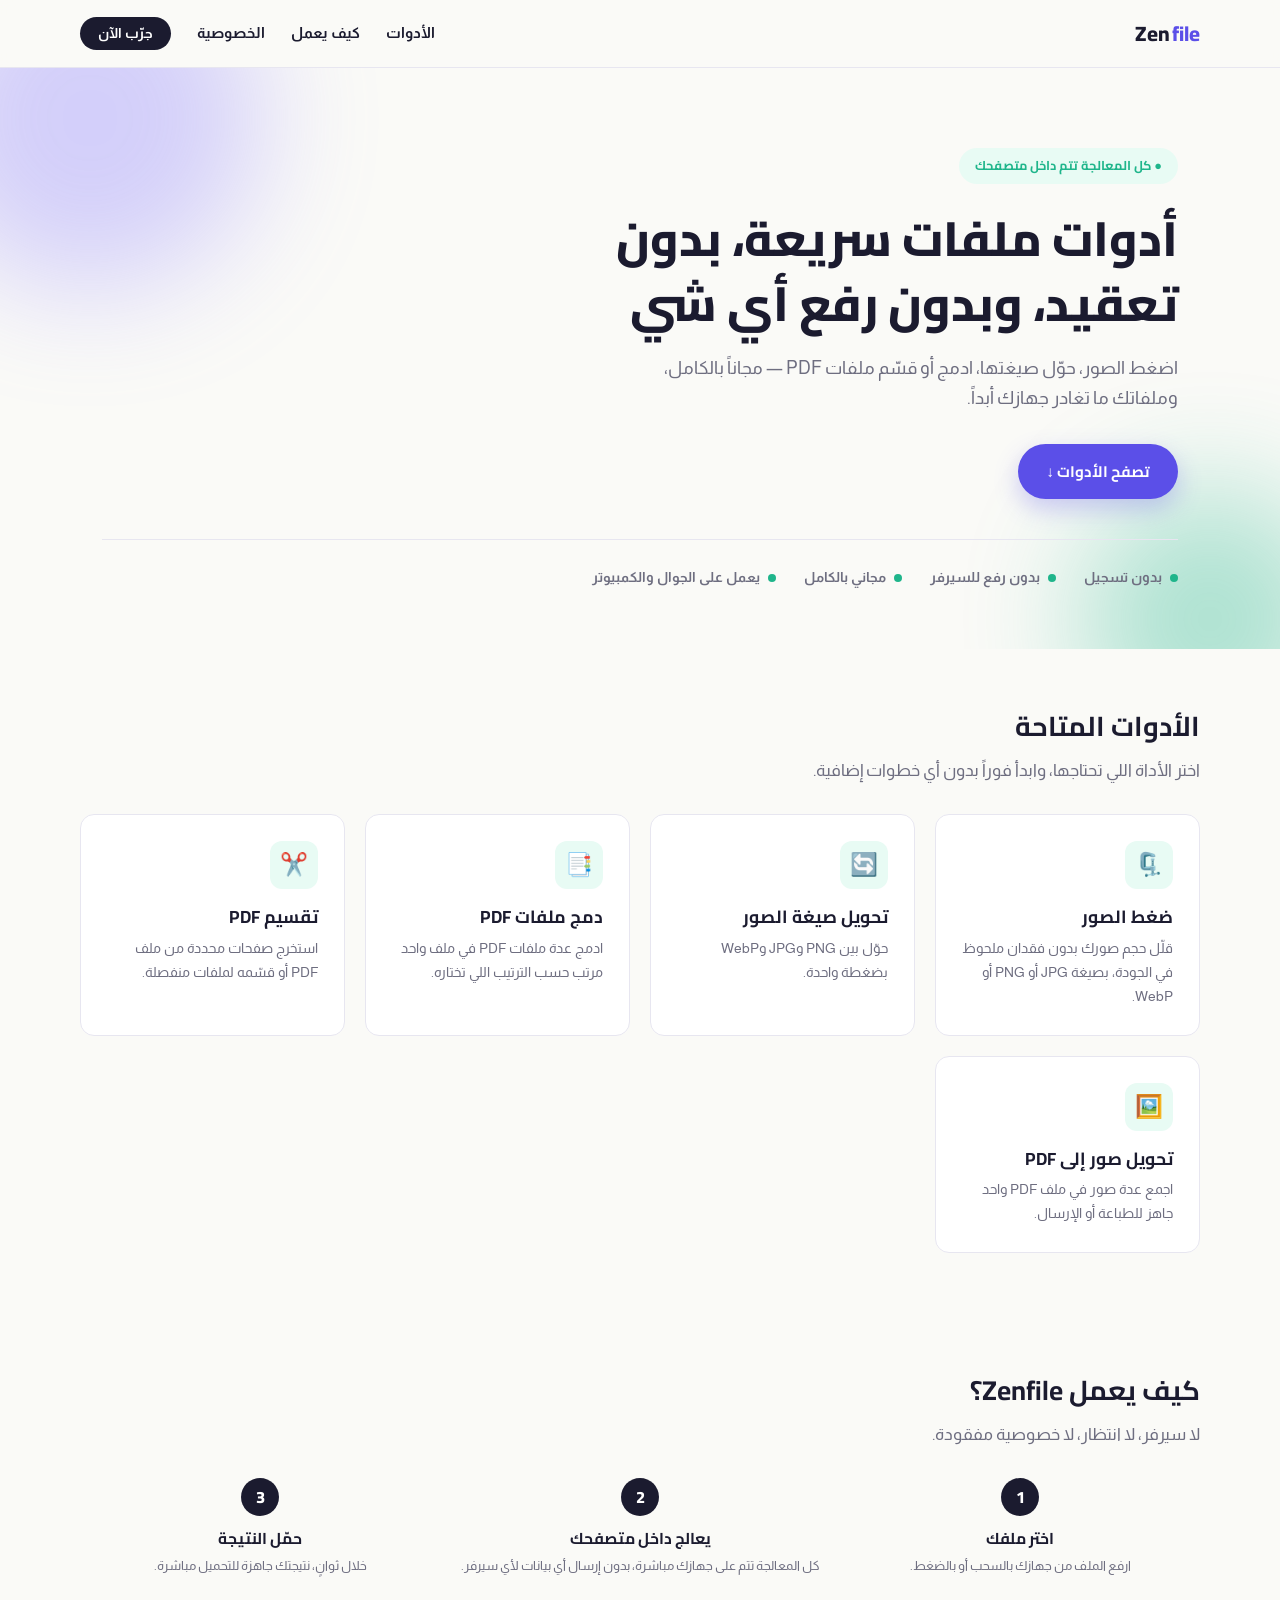
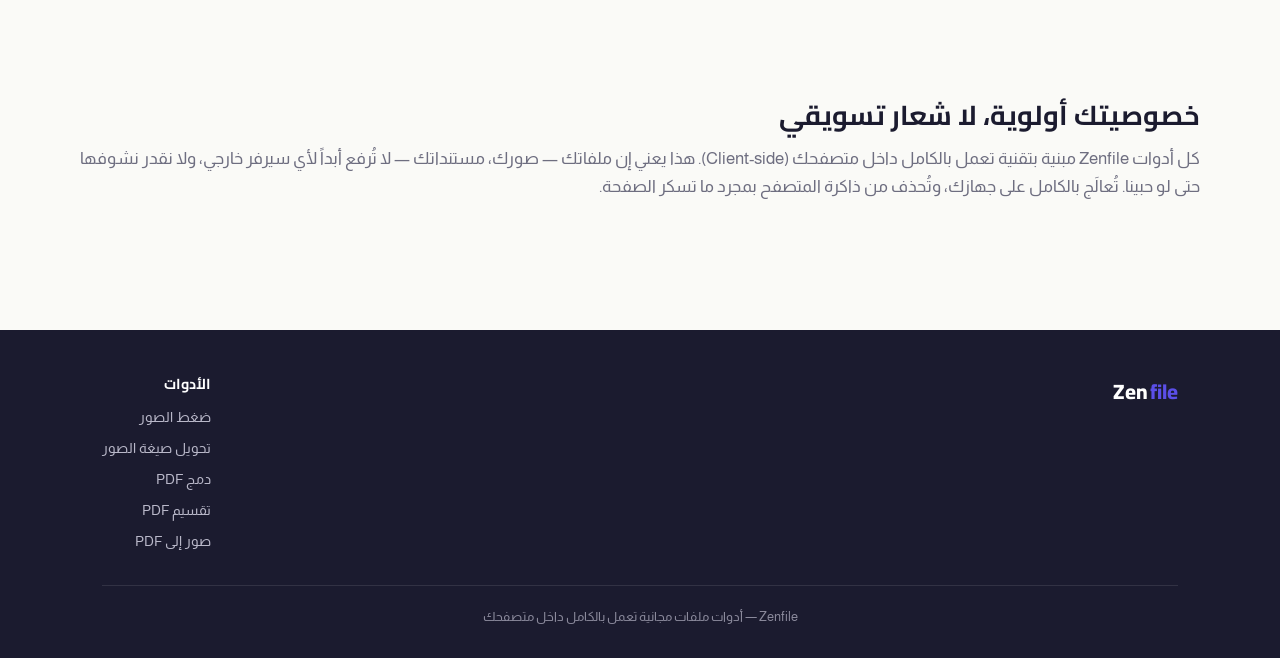
==== index.html @ 4ab18c3b "Add files via upload" ====
<!DOCTYPE html>
<html lang="ar" dir="rtl">
<head>
<meta charset="UTF-8">
<meta name="viewport" content="width=device-width, initial-scale=1.0">
<title>Zenfile — أدوات ملفات مجانية تعمل داخل متصفحك</title>
<meta name="description" content="اضغط الصور، حوّل صيغتها، ادمج أو قسّم ملفات PDF — كل هذا مجاناً وبدون رفع ملفاتك لأي سيرفر.">
<link rel="icon" href="data:image/svg+xml,%3Csvg xmlns='http://www.w3.org/2000/svg' viewBox='0 0 32 32'%3E%3Crect width='32' height='32' rx='9' fill='%235B4FE8'/%3E%3Ccircle cx='16' cy='16' r='7' fill='white' opacity='0.9'/%3E%3C/svg%3E">
<link rel="stylesheet" href="styles.css">
</head>
<body>

<header class="site-header">
  <nav class="container nav">
    <a href="index.html" class="wordmark">Zen<span>file</span></a>
    <button class="nav-toggle" aria-label="فتح القائمة">☰</button>
    <ul class="nav-links">
      <li><a href="index.html#tools">الأدوات</a></li>
      <li><a href="index.html#how">كيف يعمل</a></li>
      <li><a href="index.html#privacy">الخصوصية</a></li>
      <li><a href="tools/compress-image.html" class="nav-cta">جرّب الآن</a></li>
    </ul>
  </nav>
</header>

<section class="hero orb-field">
  <div class="container">
    <span class="eyebrow">● كل المعالجة تتم داخل متصفحك</span>
    <h1>أدوات ملفات سريعة، بدون تعقيد، وبدون رفع أي شي</h1>
    <p>اضغط الصور، حوّل صيغتها، ادمج أو قسّم ملفات PDF — مجاناً بالكامل، وملفاتك ما تغادر جهازك أبداً.</p>
    <a href="#tools" class="btn btn-primary">تصفح الأدوات ↓</a>

    <div class="trust-row">
      <div class="trust-item"><span class="dot"></span> بدون تسجيل</div>
      <div class="trust-item"><span class="dot"></span> بدون رفع للسيرفر</div>
      <div class="trust-item"><span class="dot"></span> مجاني بالكامل</div>
      <div class="trust-item"><span class="dot"></span> يعمل على الجوال والكمبيوتر</div>
    </div>
  </div>
</section>

<section class="section container" id="tools">
  <div class="section-head">
    <h2>الأدوات المتاحة</h2>
    <p>اختر الأداة اللي تحتاجها، وابدأ فوراً بدون أي خطوات إضافية.</p>
  </div>
  <div class="tools-grid">
    <a href="tools/compress-image.html" class="tool-card">
      <div class="tool-icon">🗜️</div>
      <h3>ضغط الصور</h3>
      <p>قلّل حجم صورك بدون فقدان ملحوظ في الجودة، بصيغة JPG أو PNG أو WebP.</p>
    </a>
    <a href="tools/convert-image.html" class="tool-card">
      <div class="tool-icon">🔄</div>
      <h3>تحويل صيغة الصور</h3>
      <p>حوّل بين PNG وJPG وWebP بضغطة واحدة.</p>
    </a>
    <a href="tools/merge-pdf.html" class="tool-card">
      <div class="tool-icon">📑</div>
      <h3>دمج ملفات PDF</h3>
      <p>ادمج عدة ملفات PDF في ملف واحد مرتب حسب الترتيب اللي تختاره.</p>
    </a>
    <a href="tools/split-pdf.html" class="tool-card">
      <div class="tool-icon">✂️</div>
      <h3>تقسيم PDF</h3>
      <p>استخرج صفحات محددة من ملف PDF أو قسّمه لملفات منفصلة.</p>
    </a>
    <a href="tools/images-to-pdf.html" class="tool-card">
      <div class="tool-icon">🖼️</div>
      <h3>تحويل صور إلى PDF</h3>
      <p>اجمع عدة صور في ملف PDF واحد جاهز للطباعة أو الإرسال.</p>
    </a>
  </div>
</section>

<section class="section container" id="how">
  <div class="section-head">
    <h2>كيف يعمل Zenfile؟</h2>
    <p>لا سيرفر، لا انتظار، لا خصوصية مفقودة.</p>
  </div>
  <div class="steps-row">
    <div class="step">
      <div class="step-num">1</div>
      <h4>اختر ملفك</h4>
      <p>ارفع الملف من جهازك بالسحب أو بالضغط.</p>
    </div>
    <div class="step">
      <div class="step-num">2</div>
      <h4>يعالج داخل متصفحك</h4>
      <p>كل المعالجة تتم على جهازك مباشرة، بدون إرسال أي بيانات لأي سيرفر.</p>
    </div>
    <div class="step">
      <div class="step-num">3</div>
      <h4>حمّل النتيجة</h4>
      <p>خلال ثوانٍ، نتيجتك جاهزة للتحميل مباشرة.</p>
    </div>
  </div>
</section>

<section class="section container" id="privacy">
  <div class="section-head">
    <h2>خصوصيتك أولوية، لا شعار تسويقي</h2>
    <p>كل أدوات Zenfile مبنية بتقنية تعمل بالكامل داخل متصفحك (Client-side). هذا يعني إن ملفاتك — صورك، مستنداتك — لا تُرفع أبداً لأي سيرفر خارجي، ولا نقدر نشوفها حتى لو حبينا. تُعالَج بالكامل على جهازك، وتُحذف من ذاكرة المتصفح بمجرد ما تسكر الصفحة.</p>
  </div>
</section>

<footer class="site-footer">
  <div class="container">
    <div class="footer-grid">
      <div class="footer-col">
        <div class="wordmark" style="color:#fff;">Zen<span>file</span></div>
      </div>
      <div class="footer-col">
        <h4>الأدوات</h4>
        <a href="tools/compress-image.html">ضغط الصور</a>
        <a href="tools/convert-image.html">تحويل صيغة الصور</a>
        <a href="tools/merge-pdf.html">دمج PDF</a>
        <a href="tools/split-pdf.html">تقسيم PDF</a>
        <a href="tools/images-to-pdf.html">صور إلى PDF</a>
      </div>
    </div>
    <div class="footer-bottom">Zenfile — أدوات ملفات مجانية تعمل بالكامل داخل متصفحك</div>
  </div>
</footer>

<script src="main.js"></script>
</body>
</html>
---- styles.css ----
/* ============================================================
   Zenfile — نظام التصميم
   الفكرة: مساحة عمل هادئة واحترافية. لون بنفسجي واثق واحد،
   مساحات بيضاء سخية، وحلقات/فقاعات ناعمة كإشارة بصرية لـ"الهدوء"
   أثناء معالجة الملفات. كل الأدوات تعمل داخل المتصفح فقط.
   ============================================================ */

@import url('https://fonts.googleapis.com/css2?family=Cairo:wght@400;600;700;800&family=Almarai:wght@300;400;700;800&display=swap');

:root{
  --paper:#FAFAF7;
  --card:#FFFFFF;
  --ink:#1B1B2F;
  --muted:#6E6E80;
  --border:#E7E6F0;
  --primary:#5B4FE8;
  --primary-dark:#4438C7;
  --primary-light:#8B7FFF;
  --mint:#1FB58B;
  --mint-bg:#E8FBF4;
  --danger:#E8544F;
  --radius:14px;
  --shadow:0 10px 30px rgba(27,27,47,0.07);
  --shadow-lg:0 20px 50px rgba(27,27,47,0.12);
}

*{box-sizing:border-box; margin:0; padding:0;}
html{scroll-behavior:smooth;}
body{
  background:var(--paper);
  color:var(--ink);
  font-family:'Almarai','IBM Plex Sans Arabic',sans-serif;
  direction:rtl;
  line-height:1.7;
  font-size:16.5px;
}
h1,h2,h3,h4{font-family:'Cairo',sans-serif; line-height:1.35; color:var(--ink);}
a{color:inherit; text-decoration:none;}
img{max-width:100%; display:block;}
button{font-family:inherit; cursor:pointer;}
input,select,textarea{font-family:inherit;}

.container{max-width:1120px; margin:0 auto; padding:0 22px;}
.wordmark{
  font-family:'Cairo',sans-serif; font-weight:800; font-size:1.3rem;
  direction:ltr; display:inline-flex; align-items:center; gap:2px;
}
.wordmark span{color:var(--primary);}

/* ===== خلفية فقاعات ناعمة (توقيع بصري) ===== */
.orb-field{
  position:relative; overflow:hidden;
}
.orb-field::before, .orb-field::after{
  content:''; position:absolute; border-radius:50%; filter:blur(60px);
  opacity:.35; z-index:0; pointer-events:none;
}
.orb-field::before{
  width:340px; height:340px; background:var(--primary-light);
  top:-120px; left:-80px;
}
.orb-field::after{
  width:260px; height:260px; background:var(--mint);
  bottom:-100px; right:-60px;
}
.orb-field > *{position:relative; z-index:1;}

/* ===== الشريط العلوي ===== */
.site-header{
  position:sticky; top:0; z-index:50;
  background:rgba(250,250,247,0.9);
  backdrop-filter:blur(8px);
  border-bottom:1px solid var(--border);
}
.nav{display:flex; align-items:center; justify-content:space-between; padding:16px 0;}
.nav-links{display:flex; align-items:center; gap:26px; list-style:none; font-weight:700; font-size:.92rem;}
.nav-links a:hover{color:var(--primary);}
.nav-cta{
  background:var(--ink); color:#fff; padding:9px 18px; border-radius:999px;
  font-size:.85rem; font-weight:700;
}
.nav-cta:hover{background:var(--primary);}
.nav-toggle{display:none;}

/* ===== أزرار ===== */
.btn{
  display:inline-flex; align-items:center; gap:8px;
  font-family:'Cairo',sans-serif; font-weight:700;
  padding:13px 26px; border-radius:999px; border:2px solid transparent;
  font-size:.95rem; transition:transform .15s ease, box-shadow .2s ease, background .2s ease;
}
.btn:hover{transform:translateY(-2px);}
.btn-primary{background:var(--primary); color:#fff; box-shadow:0 10px 24px rgba(91,79,232,0.28);}
.btn-primary:hover{background:var(--primary-dark);}
.btn-outline{border-color:var(--border); color:var(--ink); background:#fff;}
.btn-outline:hover{border-color:var(--primary); color:var(--primary);}
.btn-full{width:100%; justify-content:center;}
.btn:disabled{opacity:.5; cursor:not-allowed; transform:none;}

/* ===== البطل (الصفحة الرئيسية) ===== */
.hero{padding:80px 0 60px;}
.hero .eyebrow{
  display:inline-flex; align-items:center; gap:8px;
  background:var(--mint-bg); color:var(--mint);
  font-family:'Cairo',sans-serif; font-weight:700; font-size:.8rem;
  padding:7px 16px; border-radius:999px; margin-bottom:22px;
}
.hero h1{font-size:clamp(2rem,5vw,3rem); font-weight:800; margin-bottom:18px; max-width:680px;}
.hero p{color:var(--muted); font-size:1.1rem; max-width:560px; margin-bottom:30px;}

/* ===== شبكة الأدوات ===== */
.tools-grid{
  display:grid; grid-template-columns:repeat(auto-fit,minmax(250px,1fr));
  gap:20px; margin-top:20px;
}
.tool-card{
  background:var(--card); border:1px solid var(--border); border-radius:var(--radius);
  padding:26px; transition:transform .2s ease, box-shadow .2s ease, border-color .2s ease;
}
.tool-card:hover{transform:translateY(-4px); box-shadow:var(--shadow-lg); border-color:var(--primary-light);}
.tool-icon{
  width:48px; height:48px; border-radius:12px;
  background:var(--mint-bg); color:var(--mint);
  display:flex; align-items:center; justify-content:center;
  font-size:1.4rem; margin-bottom:16px;
}
.tool-card h3{font-size:1.1rem; margin-bottom:8px;}
.tool-card p{color:var(--muted); font-size:.88rem; margin-bottom:0;}

/* ===== شارات الثقة ===== */
.trust-row{
  display:flex; gap:28px; flex-wrap:wrap; margin-top:40px;
  padding-top:26px; border-top:1px solid var(--border);
}
.trust-item{display:flex; align-items:center; gap:8px; font-size:.85rem; color:var(--muted); font-weight:700;}
.trust-item .dot{width:8px; height:8px; border-radius:50%; background:var(--mint);}

/* ===== قسم عام ===== */
.section{padding:60px 0;}
.section-head{margin-bottom:30px;}
.section-head h2{font-size:1.7rem; margin-bottom:10px;}
.section-head p{color:var(--muted);}

/* ===== صفحة أداة ===== */
.tool-page-head{padding:50px 0 30px; text-align:center;}
.tool-page-head .tool-icon{margin:0 auto 18px;}
.tool-page-head h1{font-size:1.9rem; margin-bottom:10px;}
.tool-page-head p{color:var(--muted); max-width:520px; margin:0 auto;}

.tool-workspace{
  max-width:720px; margin:0 auto 60px;
  background:var(--card); border:1px solid var(--border); border-radius:20px;
  padding:clamp(20px,4vw,40px); box-shadow:var(--shadow);
}

.dropzone{
  border:2px dashed var(--border); border-radius:16px;
  padding:44px 20px; text-align:center; cursor:pointer;
  transition:border-color .2s ease, background .2s ease;
}
.dropzone:hover, .dropzone.dragover{border-color:var(--primary); background:#F6F5FF;}
.dropzone .dz-icon{font-size:2.2rem; margin-bottom:12px;}
.dropzone h3{font-size:1.05rem; margin-bottom:6px;}
.dropzone p{color:var(--muted); font-size:.85rem;}
.dropzone input[type=file]{display:none;}

.file-list{margin-top:20px; display:flex; flex-direction:column; gap:10px;}
.file-row{
  display:flex; align-items:center; justify-content:space-between; gap:12px;
  background:var(--paper); border:1px solid var(--border); border-radius:10px;
  padding:12px 16px; font-size:.88rem;
}
.file-row .fr-name{font-weight:700; overflow:hidden; text-overflow:ellipsis; white-space:nowrap; max-width:220px;}
.file-row .fr-meta{color:var(--muted); font-size:.78rem;}
.file-row .fr-remove{color:var(--danger); font-weight:700; font-size:.8rem; flex:none;}

.control-row{display:flex; align-items:center; gap:14px; margin:22px 0; flex-wrap:wrap;}
.control-row label{font-weight:700; font-size:.9rem;}
input[type=range]{flex:1; accent-color:var(--primary);}
.quality-badge{
  font-family:'Cairo',sans-serif; font-weight:800; color:var(--primary);
  background:#F0EEFF; padding:4px 12px; border-radius:999px; font-size:.85rem;
}
select{
  border:1px solid var(--border); border-radius:8px; padding:9px 12px; font-size:.9rem; background:#fff;
}

.progress-wrap{margin:18px 0; display:none;}
.progress-wrap.active{display:block;}
.progress-bar{height:8px; border-radius:99px; background:var(--border); overflow:hidden;}
.progress-bar-fill{height:100%; width:0%; background:var(--primary); transition:width .2s ease;}
.progress-label{font-size:.8rem; color:var(--muted); margin-top:6px;}

.result-box{
  margin-top:22px; padding:20px; border-radius:14px; background:var(--mint-bg);
  display:none; align-items:center; justify-content:space-between; gap:14px; flex-wrap:wrap;
}
.result-box.active{display:flex;}
.result-box .rb-text b{display:block; color:var(--mint); font-family:'Cairo',sans-serif;}
.result-box .rb-text span{font-size:.82rem; color:var(--muted);}

.privacy-note{
  display:flex; align-items:center; gap:10px; margin-top:24px;
  font-size:.82rem; color:var(--muted); background:var(--paper);
  border:1px solid var(--border); border-radius:10px; padding:12px 16px;
}

/* ===== كيف يعمل ===== */
.steps-row{display:grid; grid-template-columns:repeat(auto-fit,minmax(180px,1fr)); gap:20px;}
.step{text-align:center;}
.step .step-num{
  width:38px; height:38px; border-radius:50%; background:var(--ink); color:#fff;
  display:flex; align-items:center; justify-content:center; margin:0 auto 12px;
  font-family:'Cairo',sans-serif; font-weight:800;
}
.step h4{font-size:.98rem; margin-bottom:6px;}
.step p{color:var(--muted); font-size:.82rem;}

/* ===== التذييل ===== */
.site-footer{
  background:var(--ink); color:#B9B8C9; padding:44px 0 30px; margin-top:40px;
}
.footer-grid{display:flex; justify-content:space-between; flex-wrap:wrap; gap:24px; margin-bottom:24px;}
.footer-col h4{color:#fff; font-size:.9rem; margin-bottom:12px;}
.footer-col a{display:block; color:#B9B8C9; font-size:.85rem; margin-bottom:8px;}
.footer-col a:hover{color:#fff;}
.footer-bottom{
  border-top:1px solid rgba(255,255,255,0.1); padding-top:20px;
  font-size:.8rem; text-align:center; color:#8B8A9C;
}

/* ===== استجابة ===== */
@media(max-width:720px){
  .nav-links{
    position:fixed; inset:0 0 0 auto; right:0; top:0; height:100vh; width:75%;
    background:var(--ink); flex-direction:column; align-items:flex-start; padding:100px 30px;
    transform:translateX(100%); transition:transform .3s ease; z-index:60;
  }
  .nav-links.open{transform:translateX(0);}
  .nav-links a{color:#fff;}
  .nav-cta{order:-1;}
  .nav-toggle{
    display:block; background:none; border:none; font-size:1.5rem; z-index:70; color:var(--ink);
  }
  .hero{padding:50px 0 40px;}
}

@media (prefers-reduced-motion: no-preference){
  .tool-card{animation:fadeUp .5s ease both;}
  @keyframes fadeUp{ from{opacity:0; transform:translateY(12px);} to{opacity:1; transform:translateY(0);} }
}
:focus-visible{outline:3px solid var(--primary); outline-offset:2px;}
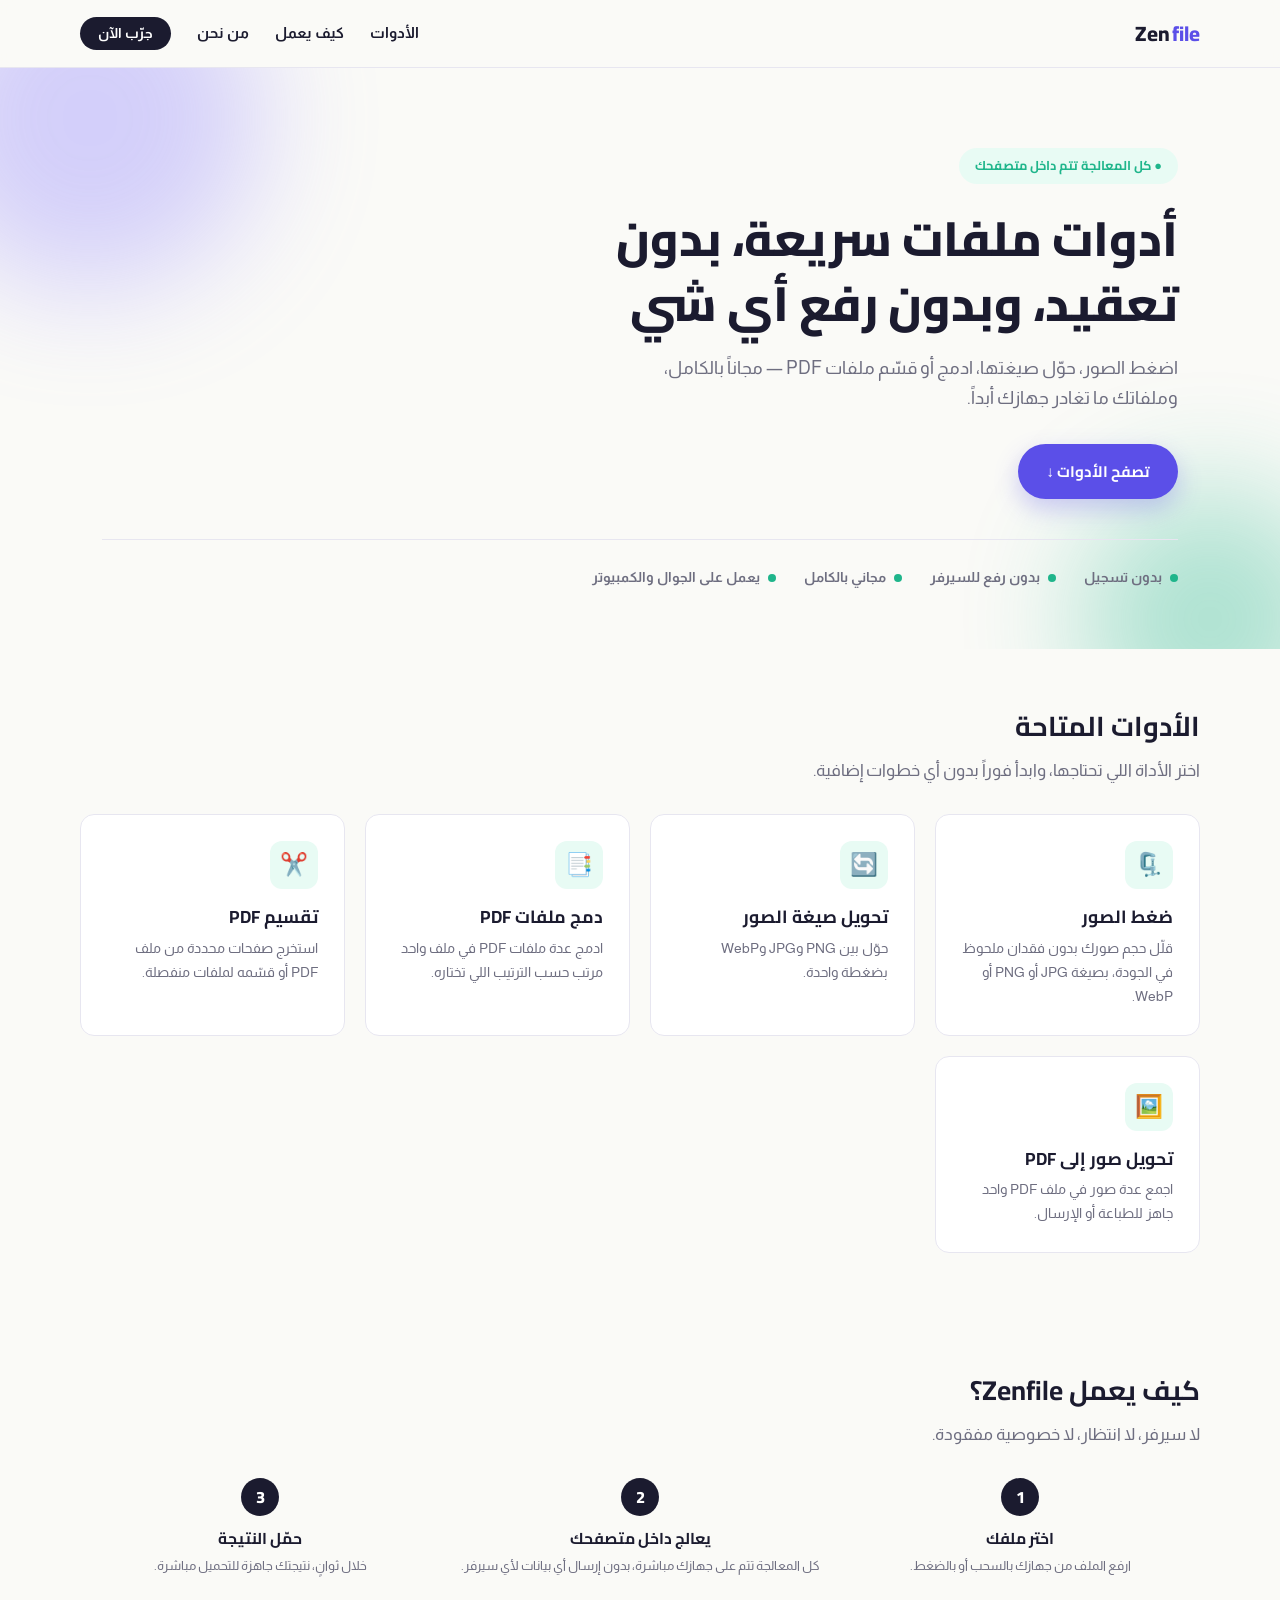
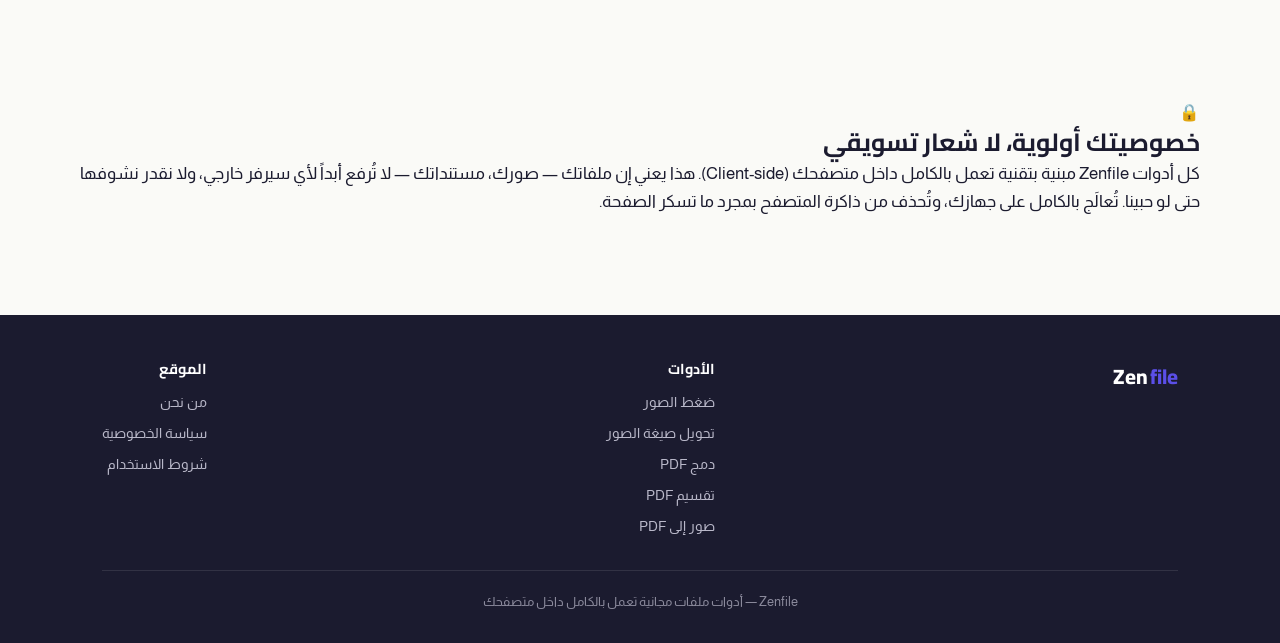
==== commit 5fd8bf97: "Update index.html" ====
--- a/index.html
+++ b/index.html
@@ -17,7 +17,7 @@
     <ul class="nav-links">
       <li><a href="index.html#tools">الأدوات</a></li>
       <li><a href="index.html#how">كيف يعمل</a></li>
-      <li><a href="index.html#privacy">الخصوصية</a></li>
+      <li><a href="about.html">من نحن</a></li>
       <li><a href="tools/compress-image.html" class="nav-cta">جرّب الآن</a></li>
     </ul>
   </nav>
@@ -46,27 +46,27 @@
   </div>
   <div class="tools-grid">
     <a href="tools/compress-image.html" class="tool-card">
-      <div class="tool-icon">🗜️</div>
+      <div class="tool-icon c-primary">🗜️</div>
       <h3>ضغط الصور</h3>
       <p>قلّل حجم صورك بدون فقدان ملحوظ في الجودة، بصيغة JPG أو PNG أو WebP.</p>
     </a>
     <a href="tools/convert-image.html" class="tool-card">
-      <div class="tool-icon">🔄</div>
+      <div class="tool-icon c-mint">🔄</div>
       <h3>تحويل صيغة الصور</h3>
       <p>حوّل بين PNG وJPG وWebP بضغطة واحدة.</p>
     </a>
     <a href="tools/merge-pdf.html" class="tool-card">
-      <div class="tool-icon">📑</div>
+      <div class="tool-icon c-coral">📑</div>
       <h3>دمج ملفات PDF</h3>
       <p>ادمج عدة ملفات PDF في ملف واحد مرتب حسب الترتيب اللي تختاره.</p>
     </a>
     <a href="tools/split-pdf.html" class="tool-card">
-      <div class="tool-icon">✂️</div>
+      <div class="tool-icon c-amber">✂️</div>
       <h3>تقسيم PDF</h3>
       <p>استخرج صفحات محددة من ملف PDF أو قسّمه لملفات منفصلة.</p>
     </a>
     <a href="tools/images-to-pdf.html" class="tool-card">
-      <div class="tool-icon">🖼️</div>
+      <div class="tool-icon c-sky">🖼️</div>
       <h3>تحويل صور إلى PDF</h3>
       <p>اجمع عدة صور في ملف PDF واحد جاهز للطباعة أو الإرسال.</p>
     </a>
@@ -98,9 +98,12 @@
 </section>
 
 <section class="section container" id="privacy">
-  <div class="section-head">
-    <h2>خصوصيتك أولوية، لا شعار تسويقي</h2>
-    <p>كل أدوات Zenfile مبنية بتقنية تعمل بالكامل داخل متصفحك (Client-side). هذا يعني إن ملفاتك — صورك، مستنداتك — لا تُرفع أبداً لأي سيرفر خارجي، ولا نقدر نشوفها حتى لو حبينا. تُعالَج بالكامل على جهازك، وتُحذف من ذاكرة المتصفح بمجرد ما تسكر الصفحة.</p>
+  <div class="privacy-card">
+    <div class="pc-icon">🔒</div>
+    <div>
+      <h2>خصوصيتك أولوية، لا شعار تسويقي</h2>
+      <p>كل أدوات Zenfile مبنية بتقنية تعمل بالكامل داخل متصفحك (Client-side). هذا يعني إن ملفاتك — صورك، مستنداتك — لا تُرفع أبداً لأي سيرفر خارجي، ولا نقدر نشوفها حتى لو حبينا. تُعالَج بالكامل على جهازك، وتُحذف من ذاكرة المتصفح بمجرد ما تسكر الصفحة.</p>
+    </div>
   </div>
 </section>
 
@@ -118,6 +121,12 @@
         <a href="tools/split-pdf.html">تقسيم PDF</a>
         <a href="tools/images-to-pdf.html">صور إلى PDF</a>
       </div>
+      <div class="footer-col">
+        <h4>الموقع</h4>
+        <a href="about.html">من نحن</a>
+        <a href="privacy-policy.html">سياسة الخصوصية</a>
+        <a href="terms.html">شروط الاستخدام</a>
+      </div>
     </div>
     <div class="footer-bottom">Zenfile — أدوات ملفات مجانية تعمل بالكامل داخل متصفحك</div>
   </div>
